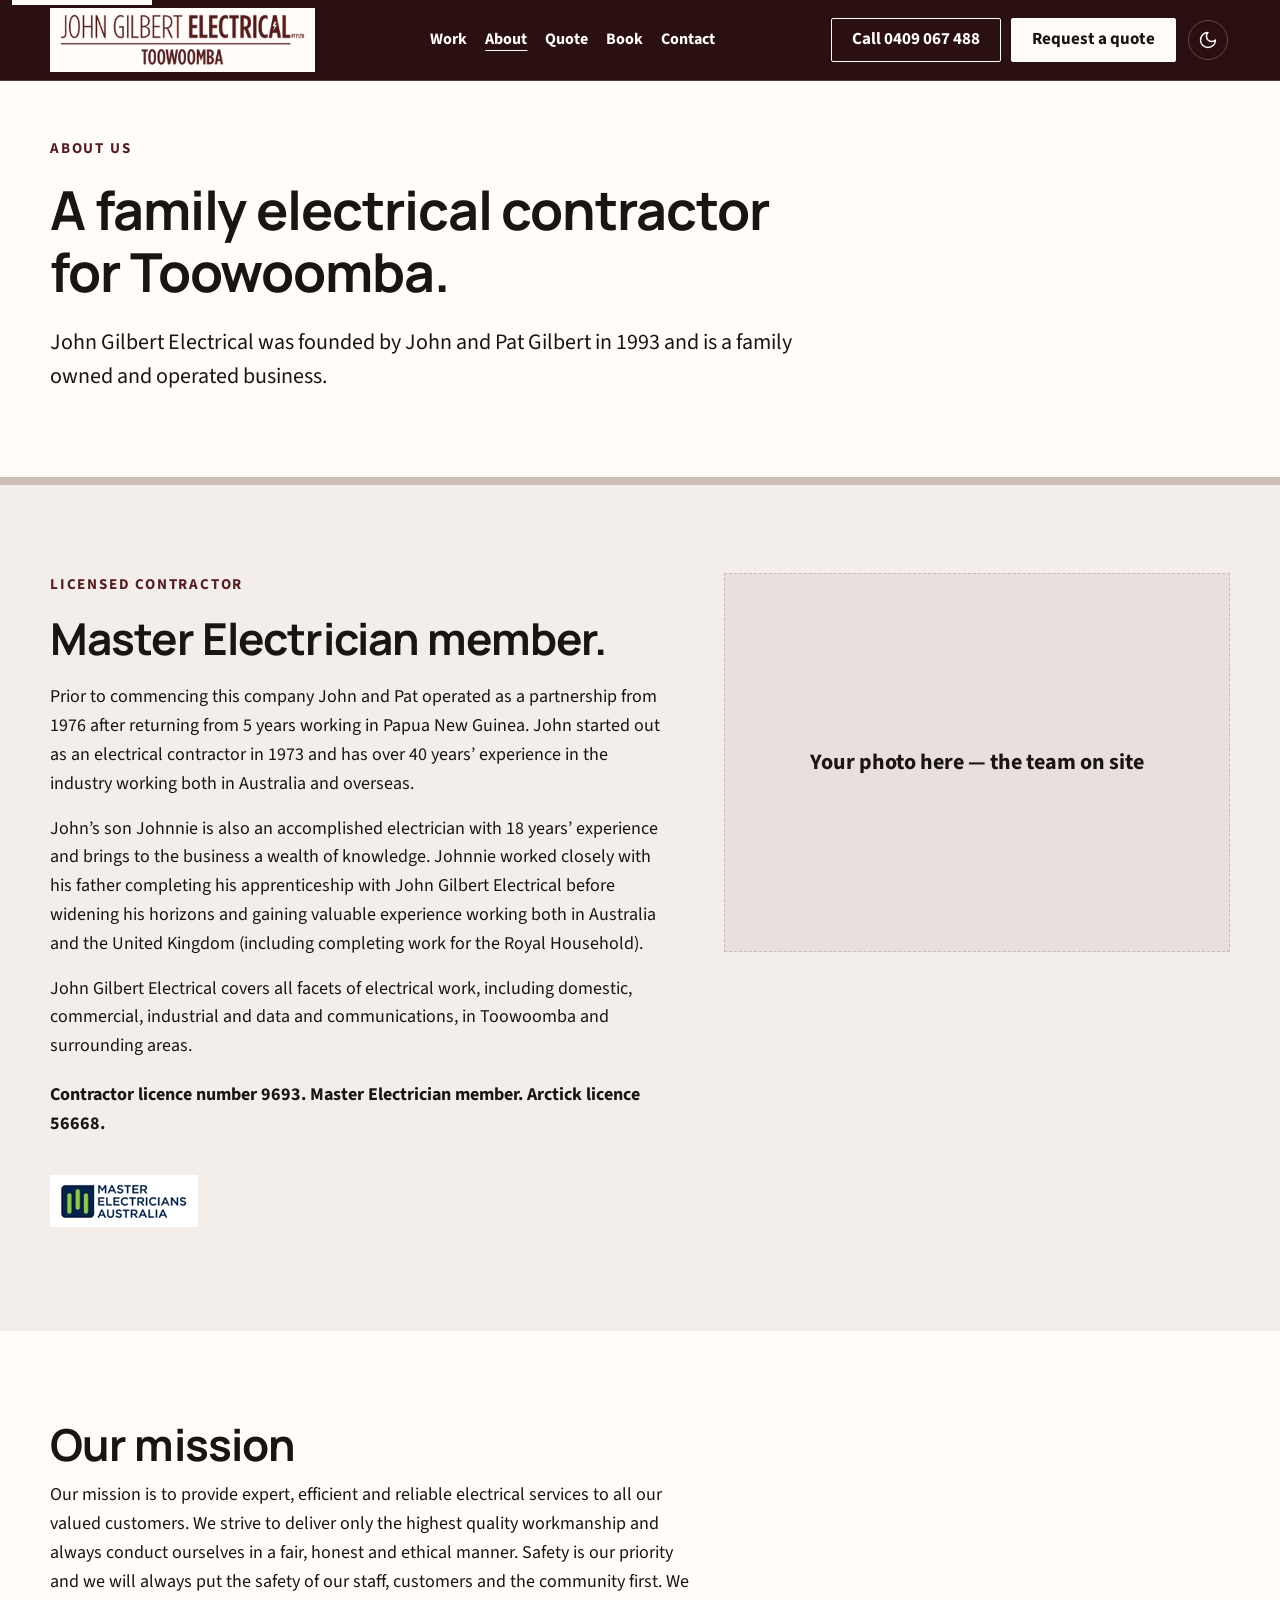
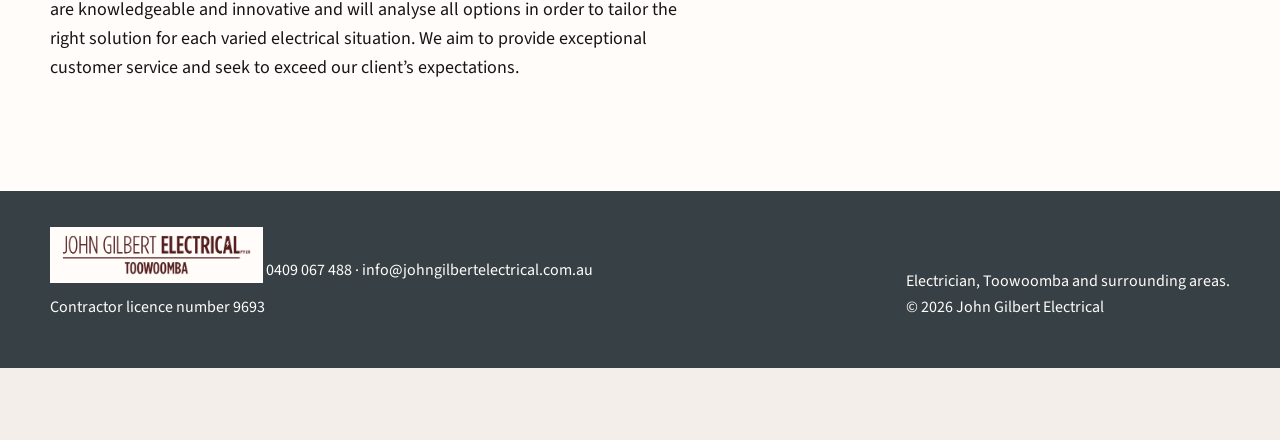
==== about-us/index.html @ 3c37c394 "Add static noindex GitHub Pages preview site Build the five-page John Gilbert Electrical preview fro" ====
<!DOCTYPE html>
<html lang="en-AU" data-theme="light">
<head>
<meta charset="UTF-8">
<meta name="viewport" content="width=device-width, initial-scale=1">
<meta name="robots" content="noindex,nofollow">
<meta name="description" content="Website preview.">
<title>John Gilbert Electrical — About</title>
<script>
  (function () {
    try {
      var saved = localStorage.getItem("jg-theme");
      var theme;
      if (saved === "light" || saved === "dark") {
        theme = saved;
      } else if (window.matchMedia("(prefers-color-scheme: dark)").matches) {
        theme = "dark";
      } else {
        theme = "light";
      }
      document.documentElement.setAttribute("data-theme", theme);
    } catch (e) {
      document.documentElement.setAttribute("data-theme", "light");
    }
  })();
</script>
<link rel="stylesheet" href="../site.css">
</head>
<body>
<a class="skip" href="#main">Skip to content</a>
<header class="site">
  <div class="wrap">
    <a class="logo" href="../">
      <picture>
        <source type="image/webp" srcset="../assets/logo-400.webp 400w, ../assets/logo-800.webp 800w" sizes="200px">
        <img src="../assets/logo.png" width="458" height="97" alt="John Gilbert Electrical">
      </picture>
    </a>
    <nav class="primary" aria-label="Site">
      <a href="../services/">Work</a>
      <a href="../about-us/" aria-current="page">About</a>
      <a href="../quotes/">Quote</a>
      <a href="../quotes/#book">Book</a>
      <a href="../contact-us/">Contact</a>
    </nav>
    <div class="header-actions">
      <a class="btn btn-secondary header-call" href="tel:0409067488">Call 0409 067 488</a>
      <a class="btn btn-primary" href="../quotes/"><span class="btn-full">Request a quote</span><span class="btn-short">Quote</span></a>
      <button type="button" class="theme-toggle" id="theme-toggle" aria-label="Switch light/dark">
        <span class="theme-toggle-face" aria-hidden="true">
          <svg class="icon-sun" viewBox="0 0 24 24"><circle cx="12" cy="12" r="4"></circle><path d="M12 2v2M12 20v2M4.93 4.93l1.41 1.41M17.66 17.66l1.41 1.41M2 12h2M20 12h2M6.34 17.66l-1.41 1.41M19.07 4.93l-1.41 1.41"></path></svg>
          <svg class="icon-moon" viewBox="0 0 24 24"><path d="M12 3a6 6 0 0 0 9 9 9 9 0 1 1-9-9Z"></path></svg>
        </span>
      </button>
    </div>
  </div>
</header>

<main id="main">
<section class="hero page-hero" id="top">
  <div class="wrap">
    <p class="kicker">About us</p>
    <h1>A family electrical contractor for Toowoomba.</h1>
    <p class="lead">John Gilbert Electrical was founded by John and Pat Gilbert in 1993 and is a family owned and operated business.</p>
  </div>
</section>

<section class="about">
  <div class="wrap about-grid">
    <div>
      <p class="kicker">Licensed contractor</p>
      <h2>Master Electrician member.</h2>
      <p>Prior to commencing this company John and Pat operated as a partnership from 1976 after returning from 5 years working in Papua New Guinea. John started out as an electrical contractor in 1973 and has over 40 years’ experience in the industry working both in Australia and overseas.</p>
      <p>John’s son Johnnie is also an accomplished electrician with 18 years’ experience and brings to the business a wealth of knowledge. Johnnie worked closely with his father completing his apprenticeship with John Gilbert Electrical before widening his horizons and gaining valuable experience working both in Australia and the United Kingdom (including completing work for the Royal Household).</p>
      <p>John Gilbert Electrical covers all facets of electrical work, including domestic, commercial, industrial and data and communications, in Toowoomba and surrounding areas.</p>
      <p class="lic">Contractor licence number 9693. Master Electrician member. Arctick licence 56668.</p>
      <p class="mea">
        <picture>
          <source type="image/webp" srcset="../assets/master-electrician-142.webp 142w, ../assets/master-electrician-284.webp 284w" sizes="128px">
          <img src="../assets/master-electrician.png" width="128" height="36" alt="Master Electricians Australia">
        </picture>
      </p>
    </div>
    <figure class="photo-slot">
      <strong>Your photo here — the team on site</strong>
    </figure>
  </div>
</section>

<section class="mission">
  <div class="wrap">
    <h2>Our mission</h2>
    <p class="help">Our mission is to provide expert, efficient and reliable electrical services to all our valued customers. We strive to deliver only the highest quality workmanship and always conduct ourselves in a fair, honest and ethical manner. Safety is our priority and we will always put the safety of our staff, customers and the community first. We are knowledgeable and innovative and will analyse all options in order to tailor the right solution for each varied electrical situation. We aim to provide exceptional customer service and seek to exceed our client’s expectations.</p>
  </div>
</section>
</main>

<footer class="site">
  <div class="wrap">
    <div>
      <a class="logo" href="../">
        <img src="../assets/logo.png" width="458" height="97" alt="John Gilbert Electrical">
      </a>
      0409 067 488 · info@johngilbertelectrical.com.au<br>
      Contractor licence number 9693
    </div>
    <div>Electrician, Toowoomba and surrounding areas.<br>© 2026 John Gilbert Electrical</div>
  </div>
</footer>

<div class="sticky-call">
  <a class="btn btn-secondary" href="tel:0409067488">Call</a>
  <a class="btn btn-primary" href="../quotes/">Quote</a>
</div>
<script src="../site.js"></script>
</body>
</html>
---- site.css ----
@font-face {
  font-family: Manrope;
  src: url("fonts/manrope-700.woff2") format("woff2");
  font-weight: 700;
  font-style: normal;
  font-display: swap;
}
@font-face {
  font-family: "Source Sans 3";
  src: url("fonts/sourcesans3.woff2") format("woff2");
  font-weight: 400 700;
  font-style: normal;
  font-display: swap;
}

:root {
  --header-h: 80px;
  --maroon: #531E1E;
  --maroon-ink: #2A1010;
  --charcoal: #374045;
  --taupe: #CEBCB7;
  --ink: #1A1414;
  --line: #D9CFCB;
  --paper: #FFFCFA;
  --wash: #F4EEEA;
  --on-dark: #FFFCFA;
  --page-bg: #F4EEEA;
  --header-bg: #2A1010;
  --header-fg: #FFFCFA;
  --footer-bg: #374045;
  --footer-fg: #FFFCFA;
  --hero-bg: #FFFCFA;
  --hero-fg: #1A1414;
  --hero-heading: #1A1414;
  --hero-kicker: #531E1E;
  --hero-rule: #CEBCB7;
  --band-bg: #F4EEEA;
  --band-fg: #1A1414;
  --band-heading: #1A1414;
  --accent: #531E1E;
  --surface: #FFFCFA;
  --field-bg: #FFFFFF;
  --field-border: #8A7F7B;
  --field-placeholder: #4A4343;
  --chip-fade: #FFFFFF;
  --slot-bg: #E8E0DC;
  --slot-fg: #1A1414;
  --slot-border: #C9BDB8;
  --selected-bg: #2A1010;
  --selected-fg: #FFFFFF;
  --btn-primary-bg: #531E1E;
  --btn-primary-fg: #FFFFFF;
  --btn-secondary-fg: #531E1E;
  --btn-secondary-border: #531E1E;
  --logo-chip: #FFFCFA;
  --focus: #1A1414;
  --sticky-bg: #2A1010;
  --sticky-border: rgba(255, 252, 250, 0.25);
  --disabled-bg: #E8E0DC;
  --disabled-fg: #5C5555;
  --error: #8A1515;
  --header-shadow: none;
  color-scheme: light;
}

html[data-theme="dark"] {
  --ink: #FFFCFA;
  --line: #6B524C;
  --paper: #2A1010;
  --wash: #1A1414;
  --page-bg: #1A1414;
  --header-bg: #3A1818;
  --header-fg: #FFFCFA;
  --footer-bg: #1A1414;
  --footer-fg: #FFFCFA;
  --hero-bg: #2A1010;
  --hero-fg: #FFFCFA;
  --hero-heading: #FFFFFF;
  --hero-kicker: #FFFCFA;
  --hero-rule: #CEBCB7;
  --band-bg: #2A1010;
  --band-fg: #FFFCFA;
  --band-heading: #FFFFFF;
  --accent: #CEBCB7;
  --surface: #2A1010;
  --field-bg: #1A1414;
  --field-border: #A89A96;
  --field-placeholder: #C9BDB8;
  --chip-fade: #1A1414;
  --slot-bg: #3A1A1A;
  --slot-fg: #FFFCFA;
  --slot-border: rgba(206, 188, 183, 0.55);
  --selected-bg: #FFFCFA;
  --selected-fg: #1A1414;
  --btn-primary-bg: #FFFCFA;
  --btn-primary-fg: #1A1414;
  --btn-secondary-fg: #FFFCFA;
  --btn-secondary-border: #FFFCFA;
  --logo-chip: #FFFCFA;
  --focus: #FFFCFA;
  --sticky-bg: #3A1818;
  --sticky-border: rgba(255, 255, 255, 0.12);
  --disabled-bg: #2A1C1C;
  --disabled-fg: #C9BDB8;
  --error: #F0B4B4;
  --header-shadow: 0 8px 24px rgba(0, 0, 0, 0.35);
  color-scheme: dark;
}

* { box-sizing: border-box; margin: 0; padding: 0; }

html {
  scroll-behavior: smooth;
  overflow-x: clip;
  background: var(--page-bg);
  width: 100%;
  max-width: 100%;
}

body {
  overflow-x: clip;
  width: 100%;
  max-width: 100%;
  font-family: "Source Sans 3", "Segoe UI", sans-serif;
  font-size: 18px;
  font-weight: 400;
  line-height: 1.6;
  color: var(--ink);
  background: var(--page-bg);
  -webkit-font-smoothing: antialiased;
  padding-bottom: 72px;
}

html, body, header.site, .hero, .work, .about, .quote, .book, .reviews, .contact,
footer.site, .sticky-call, .btn, .chip, .pill, form, form input, form select, form textarea,
.photo-slot, .surface {
  transition: background-color 200ms ease, color 200ms ease, border-color 200ms ease, box-shadow 200ms ease;
}

[hidden] { display: none !important; }

[id] { scroll-margin-top: calc(var(--header-h) + 16px); }

img { max-width: 100%; height: auto; display: block; }
a { color: inherit; text-decoration: none; }

h1, h2, h3 {
  font-family: Manrope, "Segoe UI", sans-serif;
  font-weight: 700;
  letter-spacing: -0.02em;
  color: var(--ink);
}
h1 { font-size: clamp(36px, 4.2vw, 56px); line-height: 1.15; max-width: 22ch; margin-bottom: 22px; }
h2 { font-size: clamp(30px, 4vw, 44px); line-height: 1.15; margin-bottom: 12px; }
h3 { font-size: clamp(22px, 2.4vw, 26px); line-height: 1.25; letter-spacing: -0.02em; }

.skip {
  position: absolute;
  left: 12px;
  top: -40px;
  z-index: 100;
  background: var(--paper);
  color: var(--ink);
  padding: 8px 12px;
  min-height: 44px;
}
.skip:focus { top: 12px; }

.wrap { width: min(1180px, calc(100% - 40px)); max-width: 100%; margin: 0 auto; }

.btn {
  display: inline-flex;
  align-items: center;
  justify-content: center;
  min-height: 44px;
  padding: 0 20px;
  border-radius: 2px;
  font-weight: 700;
  font-size: 17px;
  border: 1.5px solid transparent;
  cursor: pointer;
  font-family: inherit;
  text-align: center;
}
.btn-primary { background: var(--btn-primary-bg); color: var(--btn-primary-fg); border-color: var(--btn-primary-bg); }
.btn-secondary { background: transparent; color: var(--btn-secondary-fg); border-color: var(--btn-secondary-border); }
.btn-short { display: none; }

:focus-visible { outline: 3px solid var(--focus); outline-offset: 3px; }

header.site {
  position: sticky;
  top: 0;
  z-index: 40;
  background: var(--header-bg);
  color: var(--header-fg);
  border-bottom: 1px solid rgba(255, 252, 250, 0.2);
  box-shadow: var(--header-shadow);
}
html[data-theme="dark"] header.site {
  border-bottom: 1px solid rgba(255, 255, 255, 0.12);
}

header.site .wrap {
  display: flex;
  align-items: center;
  justify-content: space-between;
  gap: 20px;
  min-height: 80px;
}
header.site .logo {
  display: flex;
  align-items: center;
  flex-shrink: 0;
  background: var(--logo-chip);
  padding: 6px 10px;
}
.logo img { height: 52px; width: auto; display: block; }

nav.primary {
  display: flex;
  align-items: center;
  gap: 8px 18px;
  font-weight: 700;
  font-size: 16px;
}
nav.primary a {
  min-height: 44px;
  display: inline-flex;
  align-items: center;
}
nav.primary a[aria-current="page"] { text-decoration: underline; text-underline-offset: 6px; }

.header-actions { display: flex; gap: 10px; align-items: center; }
header.site {
  --btn-primary-bg: #FFFCFA;
  --btn-primary-fg: #1A1414;
  --btn-secondary-fg: #FFFCFA;
  --btn-secondary-border: #FFFCFA;
}
header.site :focus-visible { outline-color: var(--header-fg); }

.theme-toggle {
  appearance: none;
  -webkit-appearance: none;
  display: grid;
  place-items: center;
  width: 44px;
  height: 44px;
  min-width: 44px;
  min-height: 44px;
  padding: 0;
  border: 0;
  background: transparent;
  color: var(--header-fg);
  cursor: pointer;
  flex-shrink: 0;
  border-radius: 50%;
}
.theme-toggle-face {
  width: 40px;
  height: 40px;
  border-radius: 50%;
  border: 1px solid color-mix(in srgb, currentColor 25%, transparent);
  background: transparent;
  display: grid;
  place-items: center;
}
.theme-toggle:hover .theme-toggle-face,
.theme-toggle:focus-visible .theme-toggle-face {
  background: color-mix(in srgb, currentColor 10%, transparent);
}
.theme-toggle:focus-visible {
  outline: 3px solid var(--header-fg);
  outline-offset: 2px;
}
.theme-toggle svg {
  grid-area: 1 / 1;
  width: 20px;
  height: 20px;
  stroke: currentColor;
  stroke-width: 1.75;
  stroke-linecap: round;
  stroke-linejoin: round;
  fill: none;
  transition: opacity 250ms ease, transform 250ms ease;
}
html[data-theme="light"] .icon-sun,
html:not([data-theme="dark"]) .icon-sun {
  opacity: 0;
  transform: rotate(-90deg) scale(0.6);
}
html[data-theme="light"] .icon-moon,
html:not([data-theme="dark"]) .icon-moon {
  opacity: 1;
  transform: rotate(0deg) scale(1);
}
html[data-theme="dark"] .icon-sun {
  opacity: 1;
  transform: rotate(0deg) scale(1);
}
html[data-theme="dark"] .icon-moon {
  opacity: 0;
  transform: rotate(-90deg) scale(0.6);
}

.hero {
  background: var(--hero-bg);
  color: var(--hero-fg);
  min-height: calc(100vh - var(--header-h));
  display: flex;
  align-items: flex-end;
  padding: 72px 0 80px;
  position: relative;
}
.hero.page-hero {
  min-height: 0;
  align-items: flex-end;
  padding: 56px 0 64px;
}
.hero::before {
  content: "";
  position: absolute;
  inset: auto 0 0 0;
  height: 8px;
  background: var(--hero-rule);
}
.kicker {
  font-size: 15px;
  font-weight: 700;
  letter-spacing: 0.12em;
  text-transform: uppercase;
  color: var(--hero-kicker);
  margin-bottom: 18px;
}
.hero h1 { color: var(--hero-heading); }
h1 em { font-style: normal; color: var(--hero-heading); }
.lead { font-size: 22px; line-height: 1.55; max-width: 34em; color: var(--hero-fg); margin-bottom: 28px; }
.hero-actions { display: flex; flex-wrap: wrap; gap: 12px; margin-bottom: 28px; }
.proof {
  display: flex;
  flex-wrap: wrap;
  gap: 10px 22px;
  font-size: 15px;
  font-weight: 700;
  letter-spacing: 0.08em;
  text-transform: uppercase;
  color: var(--hero-fg);
}
.proof span { display: inline-flex; align-items: center; min-height: 32px; }

.work { padding: 88px 0; }
.work .intro, .gallery .intro { color: var(--ink); margin-bottom: 36px; max-width: 36em; }
.work-list { display: grid; gap: 0; }
.work-list article {
  display: grid;
  grid-template-columns: 72px minmax(0, 1fr);
  gap: 8px 20px;
  padding: 22px 0;
  border-top: 1px solid var(--line);
}
.work-list article:last-child { border-bottom: 1px solid var(--line); }
.num { font-size: 15px; font-weight: 700; color: var(--accent); letter-spacing: 0.08em; padding-top: 8px; }
.work-list h3 { margin-bottom: 6px; }
.work-list p { color: var(--ink); max-width: 40em; }
.work-list .num { color: var(--accent); }

.about { background: var(--band-bg); color: var(--band-fg); padding: 88px 0; }
.about-grid { display: grid; grid-template-columns: minmax(0, 1.1fr) minmax(0, 0.9fr); gap: 56px; align-items: start; }
.about .kicker { color: var(--accent); }
.about h2 { color: var(--band-heading); margin-bottom: 20px; }
.about p { color: var(--band-fg); margin-bottom: 16px; }
.about .lic { margin-top: 20px; color: var(--band-heading); font-weight: 700; }
.mea { margin-top: 20px; display: inline-flex; background: #fff; padding: 8px 10px; }
.mea img { height: 36px; width: auto; }

.photo-slot {
  width: 100%;
  max-width: 100%;
  background: var(--slot-bg);
  color: var(--slot-fg);
  min-width: 0;
  aspect-ratio: 4 / 3;
  display: flex;
  flex-direction: column;
  align-items: center;
  justify-content: center;
  text-align: center;
  padding: 32px;
  border: 1px dashed var(--slot-border);
}
.photo-slot strong { font-size: 22px; display: block; }

.quote, .book, .reviews, .contact, .mission { padding: 88px 0; }
.quote { background: var(--surface); }
.book { background: var(--page-bg); border-top: 8px solid var(--taupe); }
.mission { background: var(--surface); }
.quote-grid, .book-grid {
  display: grid;
  grid-template-columns: minmax(0, 0.9fr) minmax(0, 1.1fr);
  gap: 48px;
  align-items: start;
}
.help { color: var(--ink); margin-bottom: 20px; max-width: 36em; }
.help a { text-decoration: underline; text-underline-offset: 3px; }

.steps { list-style: none; display: grid; gap: 14px; }
.steps li {
  padding-left: 40px;
  position: relative;
  font-size: 18px;
  line-height: 1.6;
  color: var(--ink);
}
.steps li::before {
  content: attr(data-n);
  position: absolute;
  left: 0;
  top: 0.2em;
  width: 28px;
  height: 28px;
  border-radius: 50%;
  background: var(--maroon);
  color: #fff;
  font-size: 13px;
  font-weight: 700;
  display: flex;
  align-items: center;
  justify-content: center;
}

form, .book-widget, .day-chips-wrap, .quote-grid, .book-grid, .about-grid {
  min-width: 0;
  max-width: 100%;
}
.book-widget {
  grid-column: 1 / -1;
  display: grid;
  grid-template-columns: minmax(0, 1fr);
  gap: 10px;
}
.widget-label { font-size: 16px; font-weight: 700; color: var(--ink); }

.day-chips-wrap { position: relative; min-width: 0; }
.day-chips-wrap::after {
  content: "";
  position: absolute;
  top: 0;
  right: 0;
  bottom: 10px;
  width: 36px;
  background: linear-gradient(90deg, transparent, var(--chip-fade));
  pointer-events: none;
}
.day-chips {
  display: flex;
  gap: 8px;
  overflow-x: auto;
  -webkit-overflow-scrolling: touch;
  padding: 2px 2px 12px;
  scroll-snap-type: x mandatory;
  min-width: 0;
  max-width: 100%;
}
.chip {
  position: relative;
  flex: 0 0 auto;
  scroll-snap-align: start;
  min-width: 68px;
  min-height: 72px;
  padding: 8px 10px;
  display: flex;
  flex-direction: column;
  align-items: center;
  justify-content: center;
  gap: 1px;
  border: 1.5px solid var(--field-border);
  background: var(--field-bg);
  border-radius: 8px;
  font: inherit;
  cursor: pointer;
  color: var(--ink);
}
.chip input, .pill input {
  position: absolute;
  inset: 0;
  opacity: 0;
  margin: 0;
  width: 100%;
  height: 100%;
  cursor: pointer;
}
.chip .dow, .chip .mon {
  font-size: 12px;
  font-weight: 700;
  letter-spacing: 0.06em;
  text-transform: uppercase;
  color: var(--ink);
}
.chip .dom { font-size: 22px; font-weight: 700; line-height: 1.1; }

.time-pills, .job-chips { display: flex; flex-wrap: wrap; gap: 8px; }
.pill, .job-chip {
  position: relative;
  min-height: 44px;
  padding: 0 16px;
  border-radius: 999px;
  border: 1.5px solid var(--field-border);
  background: var(--field-bg);
  font: inherit;
  font-weight: 700;
  font-size: 17px;
  cursor: pointer;
  color: var(--ink);
  display: inline-flex;
  align-items: center;
  justify-content: center;
}
.job-chip { font-size: 16px; }

.chip:has(input:checked),
.pill:has(input:checked),
.job-chip:has(input:checked) {
  background: var(--selected-bg);
  color: var(--selected-fg);
  border-color: var(--selected-bg);
}
.chip:has(input:checked) .dow,
.chip:has(input:checked) .mon { color: var(--selected-fg); }

.chip:has(input:disabled) {
  background: var(--disabled-bg);
  color: var(--disabled-fg);
  border-color: var(--field-border);
  cursor: not-allowed;
}
.chip:has(input:disabled) .dow,
.chip:has(input:disabled) .mon,
.chip:has(input:disabled) .dom { color: var(--disabled-fg); }
.chip:has(input:disabled) input { cursor: not-allowed; }

.chip:has(input:focus-visible),
.pill:has(input:focus-visible),
.job-chip:has(input:focus-visible) {
  outline: 3px solid var(--focus);
  outline-offset: 3px;
}

form {
  background: var(--surface);
  border: 1px solid var(--line);
  padding: 28px;
  display: grid;
  grid-template-columns: minmax(0, 1fr) minmax(0, 1fr);
  gap: 14px 16px;
}
.book form { background: var(--field-bg); border-color: var(--line); }
form label { display: flex; flex-direction: column; gap: 6px; font-size: 16px; font-weight: 700; color: var(--ink); }
form label.full { grid-column: 1 / -1; }
form input, form select, form textarea {
  min-height: 44px;
  padding: 10px 12px;
  border: 1px solid var(--field-border);
  font: inherit;
  font-size: 18px;
  font-weight: 400;
  background: var(--field-bg);
  color: var(--ink);
  width: 100%;
  border-radius: 2px;
}
form input::placeholder, form textarea::placeholder { color: var(--field-placeholder); opacity: 1; }
form textarea { min-height: 110px; resize: vertical; }
form .submit { grid-column: 1 / -1; justify-self: start; }
.book form .submit { justify-self: stretch; }
.book form .submit .btn { width: 100%; }

.field-error {
  font-size: 15px;
  font-weight: 700;
  color: var(--error);
}
.book-summary {
  grid-column: 1 / -1;
  font-size: 16px;
  font-weight: 700;
  color: var(--ink);
  min-height: 24px;
}
.thanks {
  background: var(--surface);
  border: 1px solid var(--line);
  padding: 28px;
  font-size: 18px;
  line-height: 1.6;
}

.reviews { background: var(--band-bg); color: var(--band-fg); }
.reviews h2 { color: var(--band-heading); }
.reviews .help { color: var(--band-fg); }
.rating { font-size: 20px; font-weight: 700; color: var(--band-fg); margin-bottom: 28px; line-height: 1.5; }
.quotes { display: grid; grid-template-columns: repeat(3, minmax(0, 1fr)); gap: 16px; }
blockquote {
  border-top: 3px solid var(--taupe);
  padding: 22px 0 0;
  margin: 0;
  font-family: Manrope, "Segoe UI", sans-serif;
  font-size: 22px;
  font-weight: 700;
  letter-spacing: -0.02em;
  line-height: 1.35;
  color: var(--band-heading);
}
blockquote footer {
  margin-top: 16px;
  font-size: 16px;
  font-weight: 400;
  color: var(--band-fg);
  letter-spacing: 0;
  font-family: "Source Sans 3", sans-serif;
  line-height: 1.5;
}
.review-note { margin-top: 28px; color: var(--band-fg); max-width: 36em; }

.contact-grid { display: grid; grid-template-columns: repeat(3, minmax(0, 1fr)); gap: 32px; }
.contact h3 {
  font-family: "Source Sans 3", sans-serif;
  font-size: 15px;
  letter-spacing: 0.12em;
  text-transform: uppercase;
  color: var(--accent);
  margin-bottom: 10px;
  font-weight: 700;
  line-height: 1.4;
}
.contact p, .contact a { color: var(--ink); }
.contact a { text-decoration: underline; text-underline-offset: 3px; }

footer.site {
  background: var(--footer-bg);
  color: var(--footer-fg);
  padding: 36px 0 48px;
  font-size: 16px;
  line-height: 1.6;
}
footer.site .wrap {
  display: flex;
  justify-content: space-between;
  gap: 24px;
  flex-wrap: wrap;
  align-items: flex-end;
}
footer.site .logo {
  display: inline-flex;
  background: var(--logo-chip);
  padding: 8px 12px;
  margin-bottom: 12px;
}
footer.site .logo img { height: 40px; margin-bottom: 0; }
footer.site nav { display: flex; flex-wrap: wrap; gap: 8px 16px; }
footer.site nav a { min-height: 44px; display: inline-flex; align-items: center; }

.sticky-call {
  display: none;
  position: fixed;
  left: 0;
  right: 0;
  bottom: 0;
  z-index: 50;
  background: var(--sticky-bg);
  border-top: 1px solid var(--sticky-border);
  padding: 8px 12px calc(8px + env(safe-area-inset-bottom));
  gap: 8px;
  flex-wrap: nowrap;
  --btn-primary-bg: #FFFCFA;
  --btn-primary-fg: #1A1414;
  --btn-secondary-fg: #FFFCFA;
  --btn-secondary-border: #FFFCFA;
}
.sticky-call a {
  flex: 1;
  white-space: nowrap;
  min-width: 0;
}
.sticky-call :focus-visible { outline-color: var(--header-fg); }

@media (max-width: 900px) {
  :root { --header-h: 112px; }
  body { font-size: 17px; line-height: 1.6; }
  .lead { font-size: 20px; }
  .steps li { font-size: 17px; }
  form input, form select, form textarea { font-size: 17px; }
    .about-grid, .quote-grid, .book-grid, .quotes, .contact-grid { grid-template-columns: minmax(0, 1fr); }
  .about-grid > *, .quote-grid > *, .book-grid > *, form { min-width: 0; }
  header.site .wrap { min-height: 64px; flex-wrap: wrap; row-gap: 0; }
  .logo img { height: 44px; }
  nav.primary {
    display: flex;
    width: 100%;
    order: 3;
    justify-content: flex-start;
    gap: 4px 16px;
    overflow-x: auto;
    padding-bottom: 4px;
  }
  .hero { min-height: 86vh; padding: 48px 0 96px; }
  .hero.page-hero { min-height: 0; padding: 40px 0 56px; }
  .sticky-call { display: flex; }
  body { padding-bottom: 80px; }
  h1 { font-size: clamp(32px, 8.2vw, 36px); }
  .proof { font-size: 14px; letter-spacing: 0.06em; gap: 8px 16px; }
  .proof span { white-space: nowrap; }
  header.site .wrap { gap: 12px; }
}

@media (max-width: 560px) {
  :root { --header-h: 104px; }
  .header-call { display: none; }
  header.site .wrap { gap: 8px; }
  .logo img { height: 28px; }
  header.site .logo { padding: 3px 5px; }
  .header-actions { gap: 8px; flex-wrap: nowrap; }
  .header-actions .btn { padding: 0 10px; font-size: 16px; }
  .btn-full { display: none; }
  .btn-short { display: inline; }
    form { grid-template-columns: minmax(0, 1fr); }
  form label.full, form .submit, .book-summary { grid-column: auto; }
  .work-list article { grid-template-columns: 48px minmax(0, 1fr); }
}

@media (max-width: 360px) {
  .wrap { width: min(1180px, calc(100% - 24px)); }
}

@media (prefers-reduced-motion: reduce) {
  html { scroll-behavior: auto; }
  html, body, header.site, .hero, .work, .about, .quote, .book, .reviews, .contact,
  footer.site, .sticky-call, .btn, .chip, .pill, form, form input, form select, form textarea,
  .photo-slot, .surface, .theme-toggle svg {
    transition: none;
  }
}
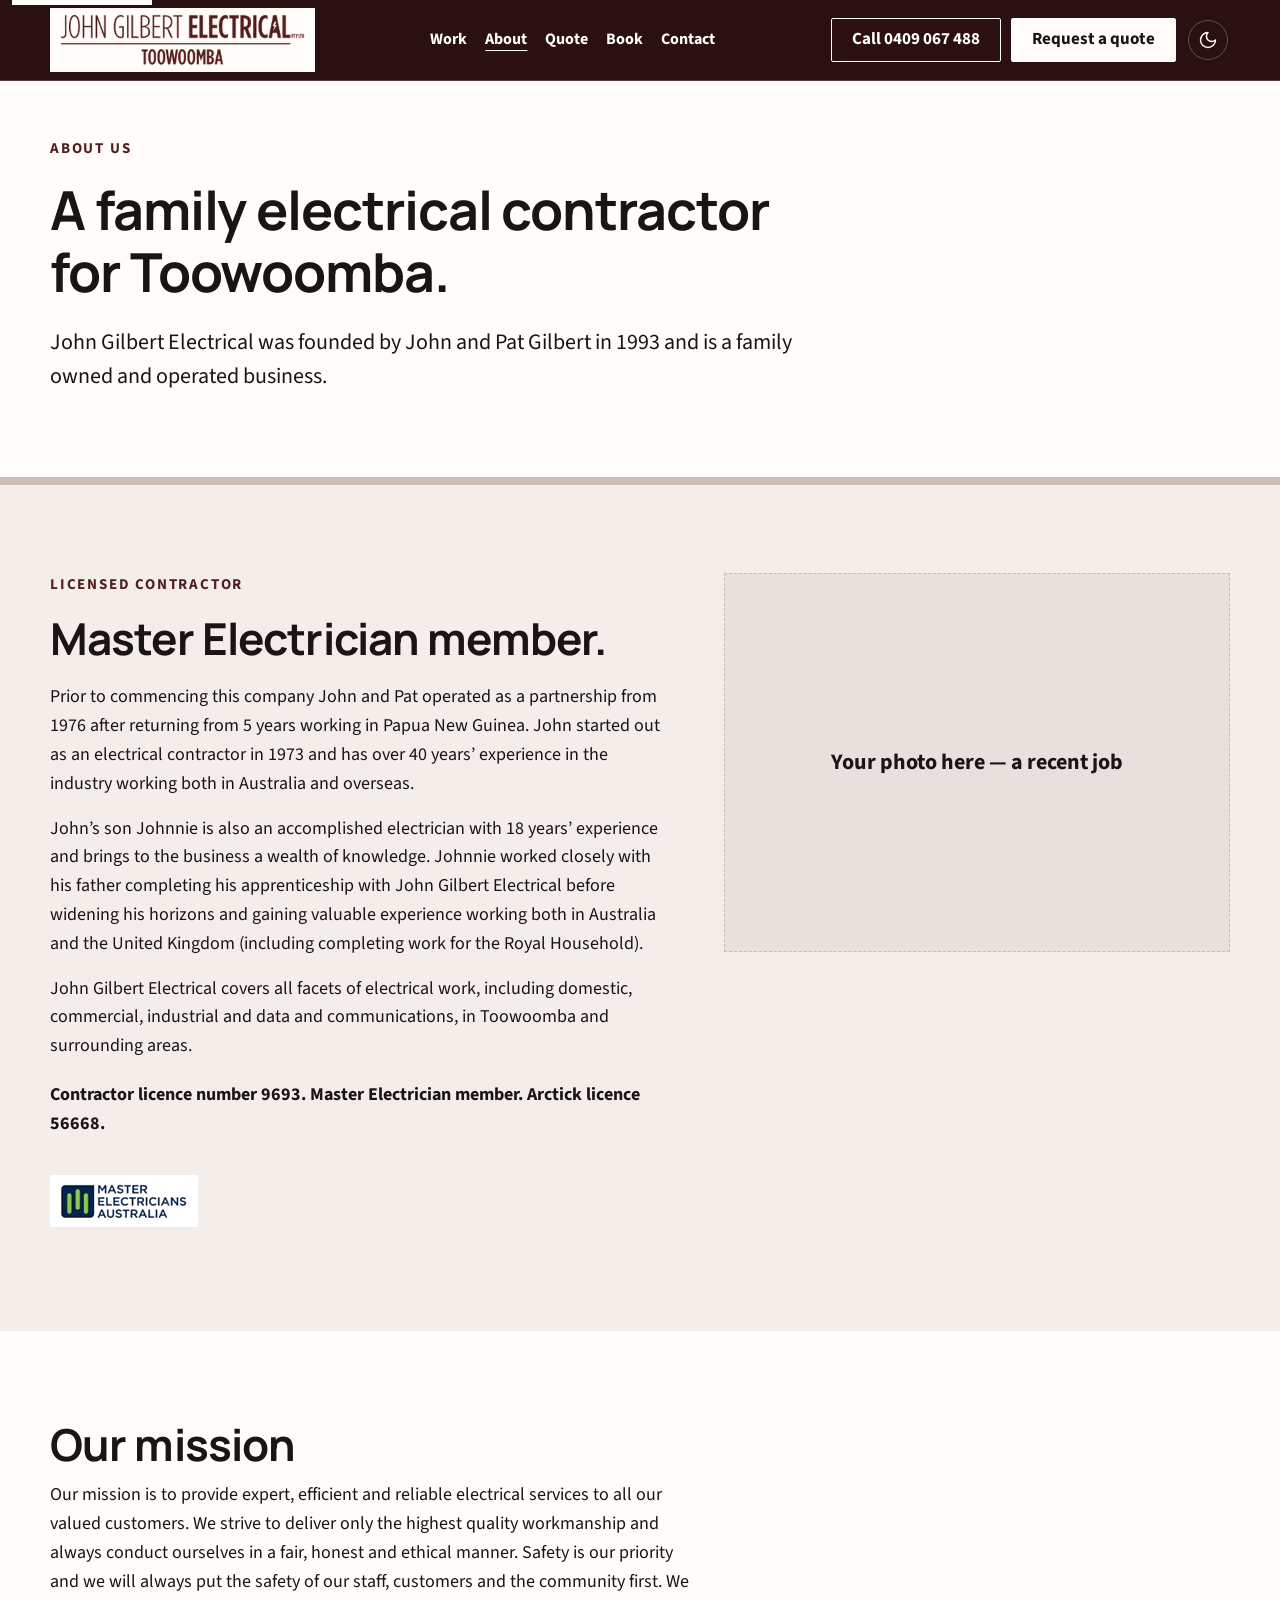
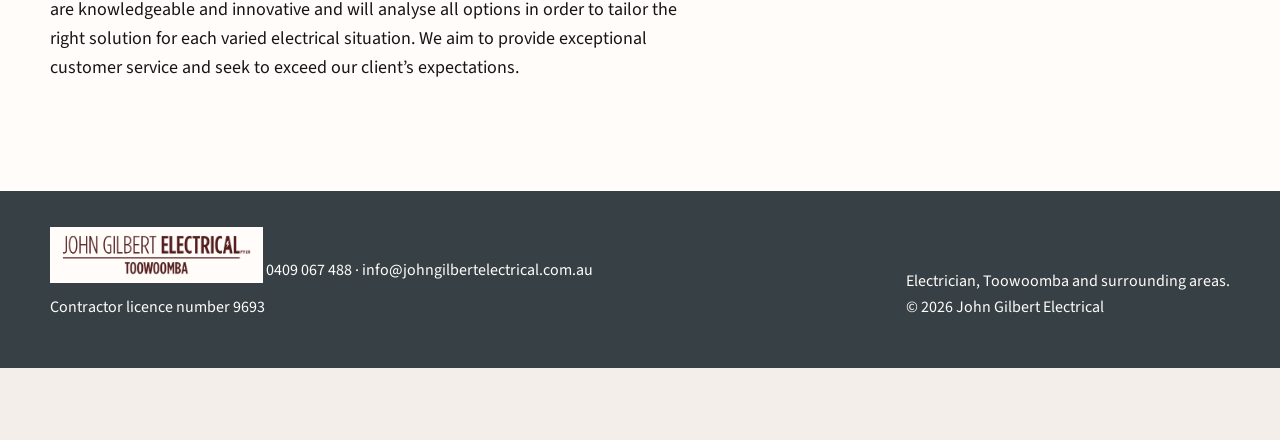
==== commit 439d59dd: "Fill own photos, fix booking chips, drop unpublished copy Add the two unique photographs from their " ====
--- a/about-us/index.html
+++ b/about-us/index.html
@@ -82,7 +82,7 @@
       </p>
     </div>
     <figure class="photo-slot">
-      <strong>Your photo here — the team on site</strong>
+      <strong>Your photo here — a recent job</strong>
     </figure>
   </div>
 </section>
--- a/site.css
+++ b/site.css
@@ -318,6 +318,43 @@
   align-items: flex-end;
   padding: 56px 0 64px;
 }
+.hero-split {
+  display: grid;
+  grid-template-columns: minmax(0, 1.05fr) minmax(0, 0.95fr);
+  gap: 40px 48px;
+  align-items: end;
+  width: min(1180px, calc(100% - 40px));
+}
+.hero-photo {
+  min-width: 0;
+  align-self: stretch;
+  min-height: 280px;
+  margin: 0;
+}
+.hero-photo .photo-link,
+.photo-frame .photo-link {
+  display: block;
+  width: 100%;
+  height: 100%;
+  min-height: 280px;
+}
+.hero-photo img,
+.photo-frame img {
+  width: 100%;
+  height: 100%;
+  max-height: min(70vh, 640px);
+  object-fit: cover;
+  display: block;
+}
+.photo-frame {
+  margin: 0;
+  min-width: 0;
+  aspect-ratio: 4 / 3;
+  overflow: hidden;
+  background: var(--slot-bg);
+}
+.photo-frame .photo-link { min-height: 0; height: 100%; }
+.photo-frame img { max-height: none; }
 .hero::before {
   content: "";
   position: absolute;
@@ -481,7 +518,10 @@
   cursor: pointer;
   color: var(--ink);
 }
-.chip input, .pill input {
+.chip input,
+.pill input {
+  appearance: none;
+  -webkit-appearance: none;
   position: absolute;
   inset: 0;
   opacity: 0;
@@ -489,6 +529,8 @@
   width: 100%;
   height: 100%;
   cursor: pointer;
+  border: 0;
+  background: transparent;
 }
 .chip .dow, .chip .mon {
   font-size: 12px;
@@ -500,8 +542,10 @@
 .chip .dom { font-size: 22px; font-weight: 700; line-height: 1.1; }
 
 .time-pills, .job-chips { display: flex; flex-wrap: wrap; gap: 8px; }
-.pill, .job-chip {
+.pill {
   position: relative;
+  box-sizing: border-box;
+  height: 44px;
   min-height: 44px;
   padding: 0 16px;
   border-radius: 999px;
@@ -510,17 +554,27 @@
   font: inherit;
   font-weight: 700;
   font-size: 17px;
+  line-height: 1;
   cursor: pointer;
   color: var(--ink);
   display: inline-flex;
+  flex-direction: row;
   align-items: center;
   justify-content: center;
-}
-.job-chip { font-size: 16px; }
+  gap: 0;
+  white-space: nowrap;
+  max-width: 100%;
+}
+form .pill,
+form .chip {
+  flex-direction: row;
+  gap: 0;
+  font-size: 17px;
+  font-weight: 700;
+}
 
 .chip:has(input:checked),
-.pill:has(input:checked),
-.job-chip:has(input:checked) {
+.pill:has(input:checked) {
   background: var(--selected-bg);
   color: var(--selected-fg);
   border-color: var(--selected-bg);
@@ -540,8 +594,7 @@
 .chip:has(input:disabled) input { cursor: not-allowed; }
 
 .chip:has(input:focus-visible),
-.pill:has(input:focus-visible),
-.job-chip:has(input:focus-visible) {
+.pill:has(input:focus-visible) {
   outline: 3px solid var(--focus);
   outline-offset: 3px;
 }
@@ -659,6 +712,57 @@
 footer.site .logo img { height: 40px; margin-bottom: 0; }
 footer.site nav { display: flex; flex-wrap: wrap; gap: 8px 16px; }
 footer.site nav a { min-height: 44px; display: inline-flex; align-items: center; }
+
+.lightbox {
+  position: fixed;
+  inset: 0;
+  z-index: 80;
+  background: rgba(0, 0, 0, 0.92);
+  display: grid;
+  grid-template-rows: 44px 1fr auto;
+  grid-template-columns: 44px 1fr 44px;
+  align-items: center;
+  justify-items: center;
+  padding: 12px;
+  gap: 8px;
+}
+.lightbox[hidden] { display: none !important; }
+.lightbox-img {
+  grid-column: 2;
+  grid-row: 2;
+  max-width: 90vw;
+  max-height: 85vh;
+  width: auto;
+  height: auto;
+  object-fit: contain;
+}
+.lightbox-close,
+.lightbox-prev,
+.lightbox-next {
+  width: 44px;
+  height: 44px;
+  min-width: 44px;
+  min-height: 44px;
+  border: 1px solid rgba(255, 255, 255, 0.35);
+  background: transparent;
+  color: #fff;
+  font-size: 28px;
+  line-height: 1;
+  cursor: pointer;
+  display: grid;
+  place-items: center;
+}
+.lightbox-close { grid-column: 3; grid-row: 1; justify-self: end; }
+.lightbox-prev { grid-column: 1; grid-row: 2; }
+.lightbox-next { grid-column: 3; grid-row: 2; }
+.lightbox-meta {
+  grid-column: 1 / -1;
+  grid-row: 3;
+  color: #fff;
+  text-align: center;
+  font-size: 16px;
+}
+body.lb-lock { overflow: hidden; }
 
 .sticky-call {
   display: none;
@@ -690,7 +794,9 @@
   .lead { font-size: 20px; }
   .steps li { font-size: 17px; }
   form input, form select, form textarea { font-size: 17px; }
-    .about-grid, .quote-grid, .book-grid, .quotes, .contact-grid { grid-template-columns: minmax(0, 1fr); }
+    .about-grid, .quote-grid, .book-grid, .quotes, .contact-grid, .hero-split { grid-template-columns: minmax(0, 1fr); }
+  .hero-photo { order: -1; min-height: 220px; }
+  .hero-photo img { max-height: 42vh; }
   .about-grid > *, .quote-grid > *, .book-grid > *, form { min-width: 0; }
   header.site .wrap { min-height: 64px; flex-wrap: wrap; row-gap: 0; }
   .logo img { height: 44px; }
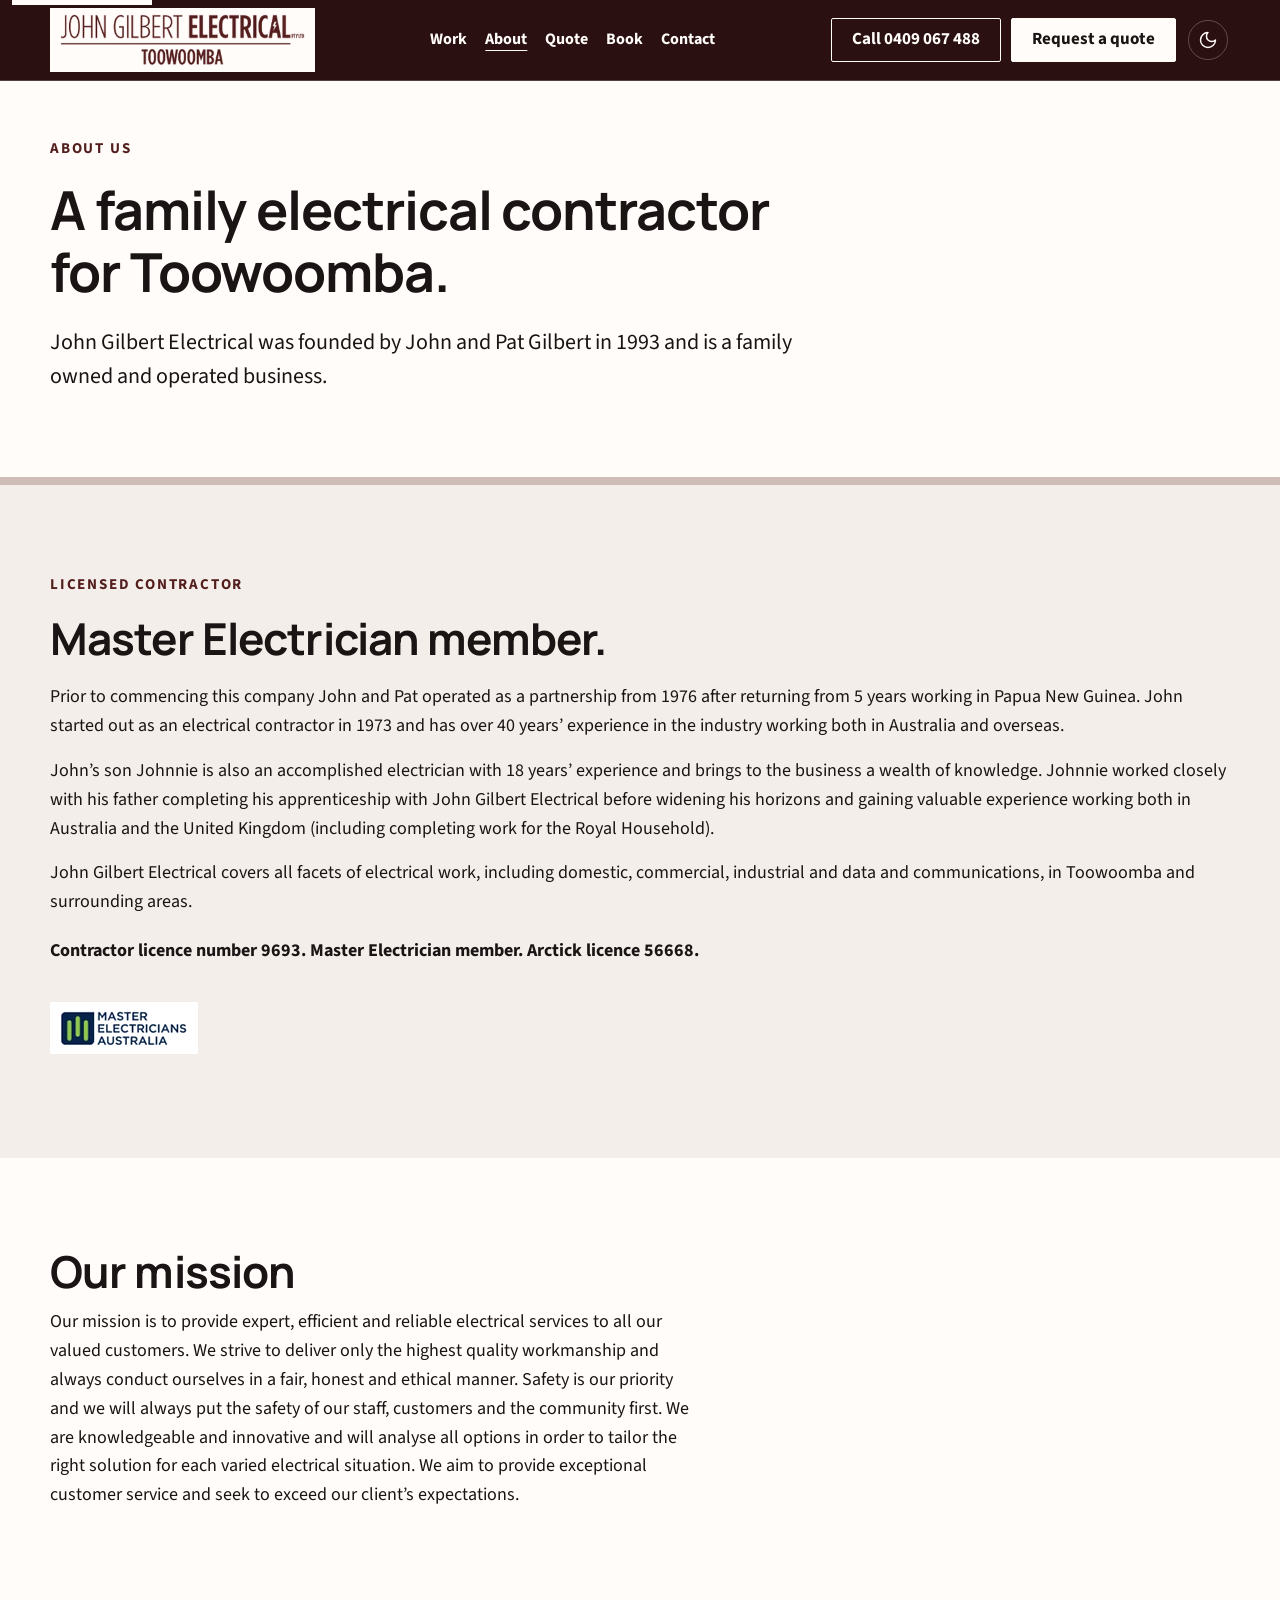
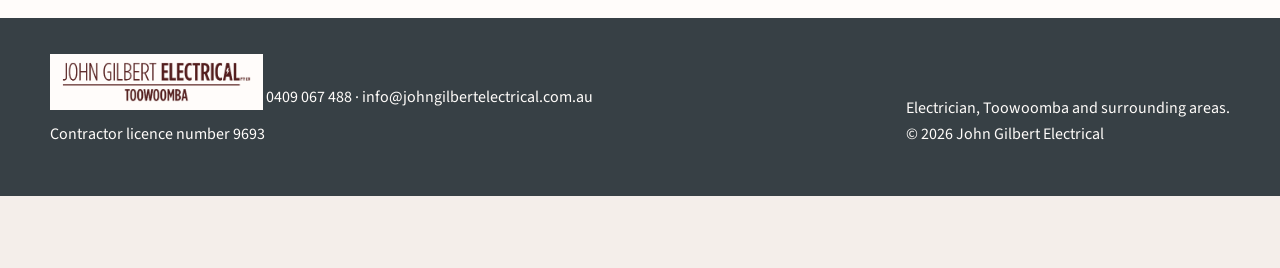
==== commit 0f25f8c0: "Replace quote selects with pills, drop public builder notes Quote forms on Home and /quotes/ now use" ====
--- a/about-us/index.html
+++ b/about-us/index.html
@@ -66,24 +66,19 @@
 </section>
 
 <section class="about">
-  <div class="wrap about-grid">
-    <div>
-      <p class="kicker">Licensed contractor</p>
-      <h2>Master Electrician member.</h2>
-      <p>Prior to commencing this company John and Pat operated as a partnership from 1976 after returning from 5 years working in Papua New Guinea. John started out as an electrical contractor in 1973 and has over 40 years’ experience in the industry working both in Australia and overseas.</p>
-      <p>John’s son Johnnie is also an accomplished electrician with 18 years’ experience and brings to the business a wealth of knowledge. Johnnie worked closely with his father completing his apprenticeship with John Gilbert Electrical before widening his horizons and gaining valuable experience working both in Australia and the United Kingdom (including completing work for the Royal Household).</p>
-      <p>John Gilbert Electrical covers all facets of electrical work, including domestic, commercial, industrial and data and communications, in Toowoomba and surrounding areas.</p>
-      <p class="lic">Contractor licence number 9693. Master Electrician member. Arctick licence 56668.</p>
-      <p class="mea">
-        <picture>
-          <source type="image/webp" srcset="../assets/master-electrician-142.webp 142w, ../assets/master-electrician-284.webp 284w" sizes="128px">
-          <img src="../assets/master-electrician.png" width="128" height="36" alt="Master Electricians Australia">
-        </picture>
-      </p>
-    </div>
-    <figure class="photo-slot">
-      <strong>Your photo here — a recent job</strong>
-    </figure>
+  <div class="wrap">
+    <p class="kicker">Licensed contractor</p>
+    <h2>Master Electrician member.</h2>
+    <p>Prior to commencing this company John and Pat operated as a partnership from 1976 after returning from 5 years working in Papua New Guinea. John started out as an electrical contractor in 1973 and has over 40 years’ experience in the industry working both in Australia and overseas.</p>
+    <p>John’s son Johnnie is also an accomplished electrician with 18 years’ experience and brings to the business a wealth of knowledge. Johnnie worked closely with his father completing his apprenticeship with John Gilbert Electrical before widening his horizons and gaining valuable experience working both in Australia and the United Kingdom (including completing work for the Royal Household).</p>
+    <p>John Gilbert Electrical covers all facets of electrical work, including domestic, commercial, industrial and data and communications, in Toowoomba and surrounding areas.</p>
+    <p class="lic">Contractor licence number 9693. Master Electrician member. Arctick licence 56668.</p>
+    <p class="mea">
+      <picture>
+        <source type="image/webp" srcset="../assets/master-electrician-142.webp 142w, ../assets/master-electrician-284.webp 284w" sizes="128px">
+        <img src="../assets/master-electrician.png" width="128" height="36" alt="Master Electricians Australia">
+      </picture>
+    </p>
   </div>
 </section>
 
--- a/site.css
+++ b/site.css
@@ -609,7 +609,13 @@
 }
 .book form { background: var(--field-bg); border-color: var(--line); }
 form label { display: flex; flex-direction: column; gap: 6px; font-size: 16px; font-weight: 700; color: var(--ink); }
-form label.full { grid-column: 1 / -1; }
+form .full { grid-column: 1 / -1; }
+form div.full {
+  display: flex;
+  flex-direction: column;
+  gap: 8px;
+  min-width: 0;
+}
 form input, form select, form textarea {
   min-height: 44px;
   padding: 10px 12px;
@@ -649,9 +655,8 @@
 }
 
 .reviews { background: var(--band-bg); color: var(--band-fg); }
-.reviews h2 { color: var(--band-heading); }
+.reviews h2 { color: var(--band-heading); margin-bottom: 28px; }
 .reviews .help { color: var(--band-fg); }
-.rating { font-size: 20px; font-weight: 700; color: var(--band-fg); margin-bottom: 28px; line-height: 1.5; }
 .quotes { display: grid; grid-template-columns: repeat(3, minmax(0, 1fr)); gap: 16px; }
 blockquote {
   border-top: 3px solid var(--taupe);
